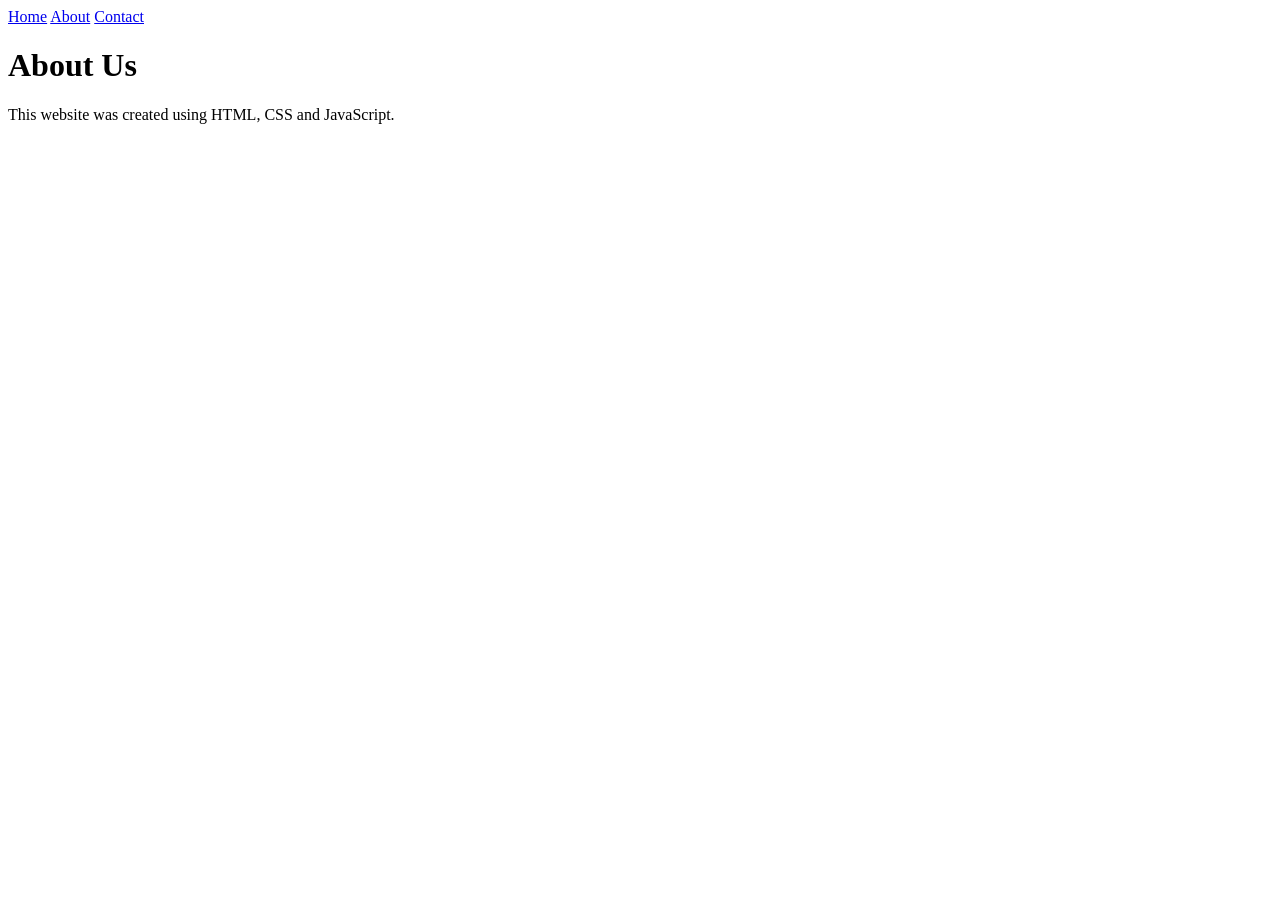
==== html/about.html @ c015706a "Activity" ====
<!DOCTYPE html>
<html>
<head>
    <title>About Page</title>
    <link rel="stylesheet" href="style.css">
</head>
<body>

<div class="navbar">
    <a href="index.html">Home</a>
    <a href="about.html">About</a>
    <a href="contact.html">Contact</a>
</div>

<div class="container">
    <h1>About Us</h1>
    <p>This website was created using HTML, CSS and JavaScript.</p>
</div>

<script src="script.js"></script>
</body>
</html>
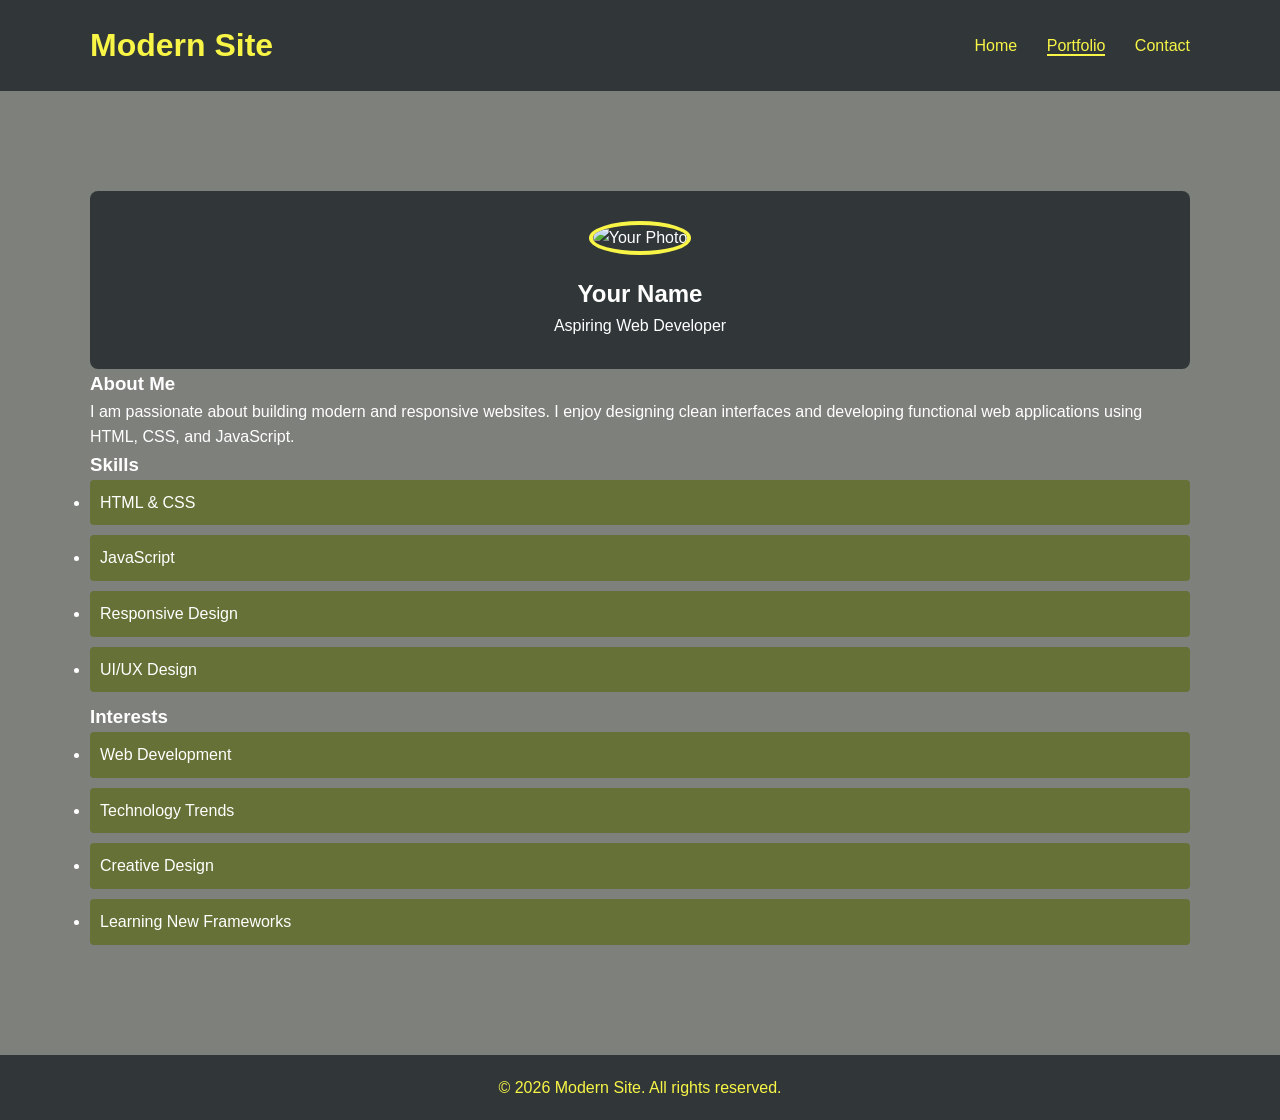
==== commit d384e8be: "Activity" ====
--- a/html/about.html
+++ b/html/about.html
@@ -1,22 +1,72 @@
 <!DOCTYPE html>
-<html>
+<html lang="en">
 <head>
-    <title>About Page</title>
-    <link rel="stylesheet" href="style.css">
+    <meta charset="UTF-8">
+    <title>Portfolio | Modern Site</title>
+    <meta name="viewport" content="width=device-width, initial-scale=1.0">
+    <link rel="stylesheet" href="../css/style.css">
 </head>
 <body>
 
-<div class="navbar">
-    <a href="index.html">Home</a>
-    <a href="about.html">About</a>
-    <a href="contact.html">Contact</a>
-</div>
+<header>
+    <div class="container nav-container">
+        <h1 class="logo">Modern Site</h1>
+        <nav>
+            <a href="index.html">Home</a>
+            <a href="about.html" class="active">Portfolio</a>
+            <a href="contact.html">Contact</a>
+        </nav>
+    </div>
+</header>
 
-<div class="container">
-    <h1>About Us</h1>
-    <p>This website was created using HTML, CSS and JavaScript.</p>
-</div>
+<section class="portfolio-section">
+    <div class="container portfolio-container">
 
-<script src="script.js"></script>
+        <div class="profile-card">
+            <img src="your-photo.jpg" alt="Your Photo">
+            <h2>Your Name</h2>
+            <p>Aspiring Web Developer</p>
+        </div>
+
+        <div class="portfolio-content">
+
+            <div class="portfolio-block">
+                <h3>About Me</h3>
+                <p>
+                    I am passionate about building modern and responsive websites.
+                    I enjoy designing clean interfaces and developing functional
+                    web applications using HTML, CSS, and JavaScript.
+                </p>
+            </div>
+
+            <div class="portfolio-block">
+                <h3>Skills</h3>
+                <ul class="skill-list">
+                    <li>HTML & CSS</li>
+                    <li>JavaScript</li>
+                    <li>Responsive Design</li>
+                    <li>UI/UX Design</li>
+                </ul>
+            </div>
+
+            <div class="portfolio-block">
+                <h3>Interests</h3>
+                <ul class="interest-list">
+                    <li>Web Development</li>
+                    <li>Technology Trends</li>
+                    <li>Creative Design</li>
+                    <li>Learning New Frameworks</li>
+                </ul>
+            </div>
+
+        </div>
+
+    </div>
+</section>
+
+<footer>
+    <p>© 2026 Modern Site. All rights reserved.</p>
+</footer>
+
 </body>
-</html>
+</html>
--- a/css/style.css
+++ b/css/style.css
@@ -0,0 +1,245 @@
+@font-face {
+    font-family: 'HarmonyOS Sans';
+    src: url('https://db.onlinewebfonts.com/t/8c3c07f5fda2b5bdb9d9e29056dd97ab.woff2') format('woff2');
+}
+
+* {
+    margin: 0;
+    padding: 0;
+    box-sizing: border-box;
+    font-family: 'HarmonyOS Sans', sans-serif;
+}
+
+body {
+    background-color: #A0AAA9;
+    color: #313739;
+    line-height: 1.6;
+}
+
+.container {
+    width: 90%;
+    max-width: 1100px;
+    margin: auto;
+}
+
+/* Header */
+
+header {
+    background-color: #313739;
+    padding: 20px 0;
+}
+
+.nav-container {
+    display: flex;
+    justify-content: space-between;
+    align-items: center;
+}
+
+.logo {
+    color: #F8F546;
+    font-weight: 600;
+}
+
+nav a {
+    color: #F8F546;
+    text-decoration: none;
+    margin-left: 25px;
+    font-weight: 500;
+    transition: 0.3s;
+}
+
+nav a:hover {
+    color: #657136;
+}
+
+nav a.active {
+    border-bottom: 2px solid #F8F546;
+}
+
+/* Hero Section */
+
+.hero {
+    background-color: #7E807C;
+    padding: 120px 0;
+    text-align: center;
+    color: #ffffff;
+}
+
+.hero h2 {
+    font-size: 2.8rem;
+    margin-bottom: 20px;
+}
+
+.hero p {
+    max-width: 600px;
+    margin: 0 auto 30px;
+}
+
+.hero-buttons {
+    display: flex;
+    justify-content: center;
+    gap: 20px;
+    flex-wrap: wrap;
+}
+
+.btn-primary {
+    background-color: #F8F546;
+    color: #313739;
+    padding: 12px 25px;
+    text-decoration: none;
+    font-weight: 600;
+    border-radius: 4px;
+    transition: 0.3s;
+}
+
+.btn-primary:hover {
+    background-color: #657136;
+    color: #fff;
+}
+
+.btn-secondary {
+    background-color: #313739;
+    color: #F8F546;
+    padding: 12px 25px;
+    text-decoration: none;
+    font-weight: 600;
+    border-radius: 4px;
+    transition: 0.3s;
+}
+
+.btn-secondary:hover {
+    background-color: #657136;
+    color: #fff;
+}
+
+/* Features Section */
+
+.features {
+    background-color: #A0AAA9;
+    padding: 100px 0;
+}
+
+.section-title {
+    text-align: center;
+    margin-bottom: 60px;
+    font-size: 2rem;
+}
+
+.feature-grid {
+    display: flex;
+    gap: 30px;
+    flex-wrap: wrap;
+}
+
+.feature-card {
+    background-color: #ffffff;
+    padding: 30px;
+    flex: 1;
+    min-width: 250px;
+    border-radius: 6px;
+    transition: 0.3s;
+}
+
+.feature-card:hover {
+    transform: translateY(-5px);
+}
+
+.feature-card h3 {
+    margin-bottom: 15px;
+    color: #657136;
+}
+
+/* Portfolio Page */
+
+.portfolio-section {
+    background-color: #7E807C;
+    color: #ffffff;
+    padding: 100px 0;
+}
+
+.profile-card {
+    background-color: #313739;
+    padding: 30px;
+    text-align: center;
+    border-radius: 8px;
+}
+
+.profile-card img {
+    width: 180px;
+    height: 180px;
+    border-radius: 50%;
+    object-fit: cover;
+    margin-bottom: 20px;
+    border: 4px solid #F8F546;
+}
+
+.skill-list li,
+.interest-list li {
+    background-color: #657136;
+    padding: 10px;
+    margin-bottom: 10px;
+    border-radius: 4px;
+    color: #fff;
+}
+
+/* Contact Page */
+
+.contact-section {
+    background-color: #7E807C;
+    padding: 100px 0;
+}
+
+form {
+    max-width: 500px;
+    margin: 30px auto;
+    display: flex;
+    flex-direction: column;
+}
+
+input, textarea {
+    padding: 12px;
+    margin-bottom: 15px;
+    border: none;
+    border-radius: 4px;
+    background-color: #A0AAA9;
+    color: #313739;
+}
+
+button {
+    background-color: #F8F546;
+    color: #313739;
+    padding: 12px;
+    border: none;
+    font-weight: 600;
+    border-radius: 4px;
+    cursor: pointer;
+    transition: 0.3s;
+}
+
+button:hover {
+    background-color: #657136;
+    color: #fff;
+}
+
+footer {
+    background-color: #313739;
+    color: #F8F546;
+    text-align: center;
+    padding: 20px 0;
+}
+
+/* Responsive */
+
+@media (max-width: 768px) {
+    .nav-container {
+        flex-direction: column;
+    }
+
+    .feature-grid {
+        flex-direction: column;
+    }
+
+    .hero h2 {
+        font-size: 2rem;
+    }
+}
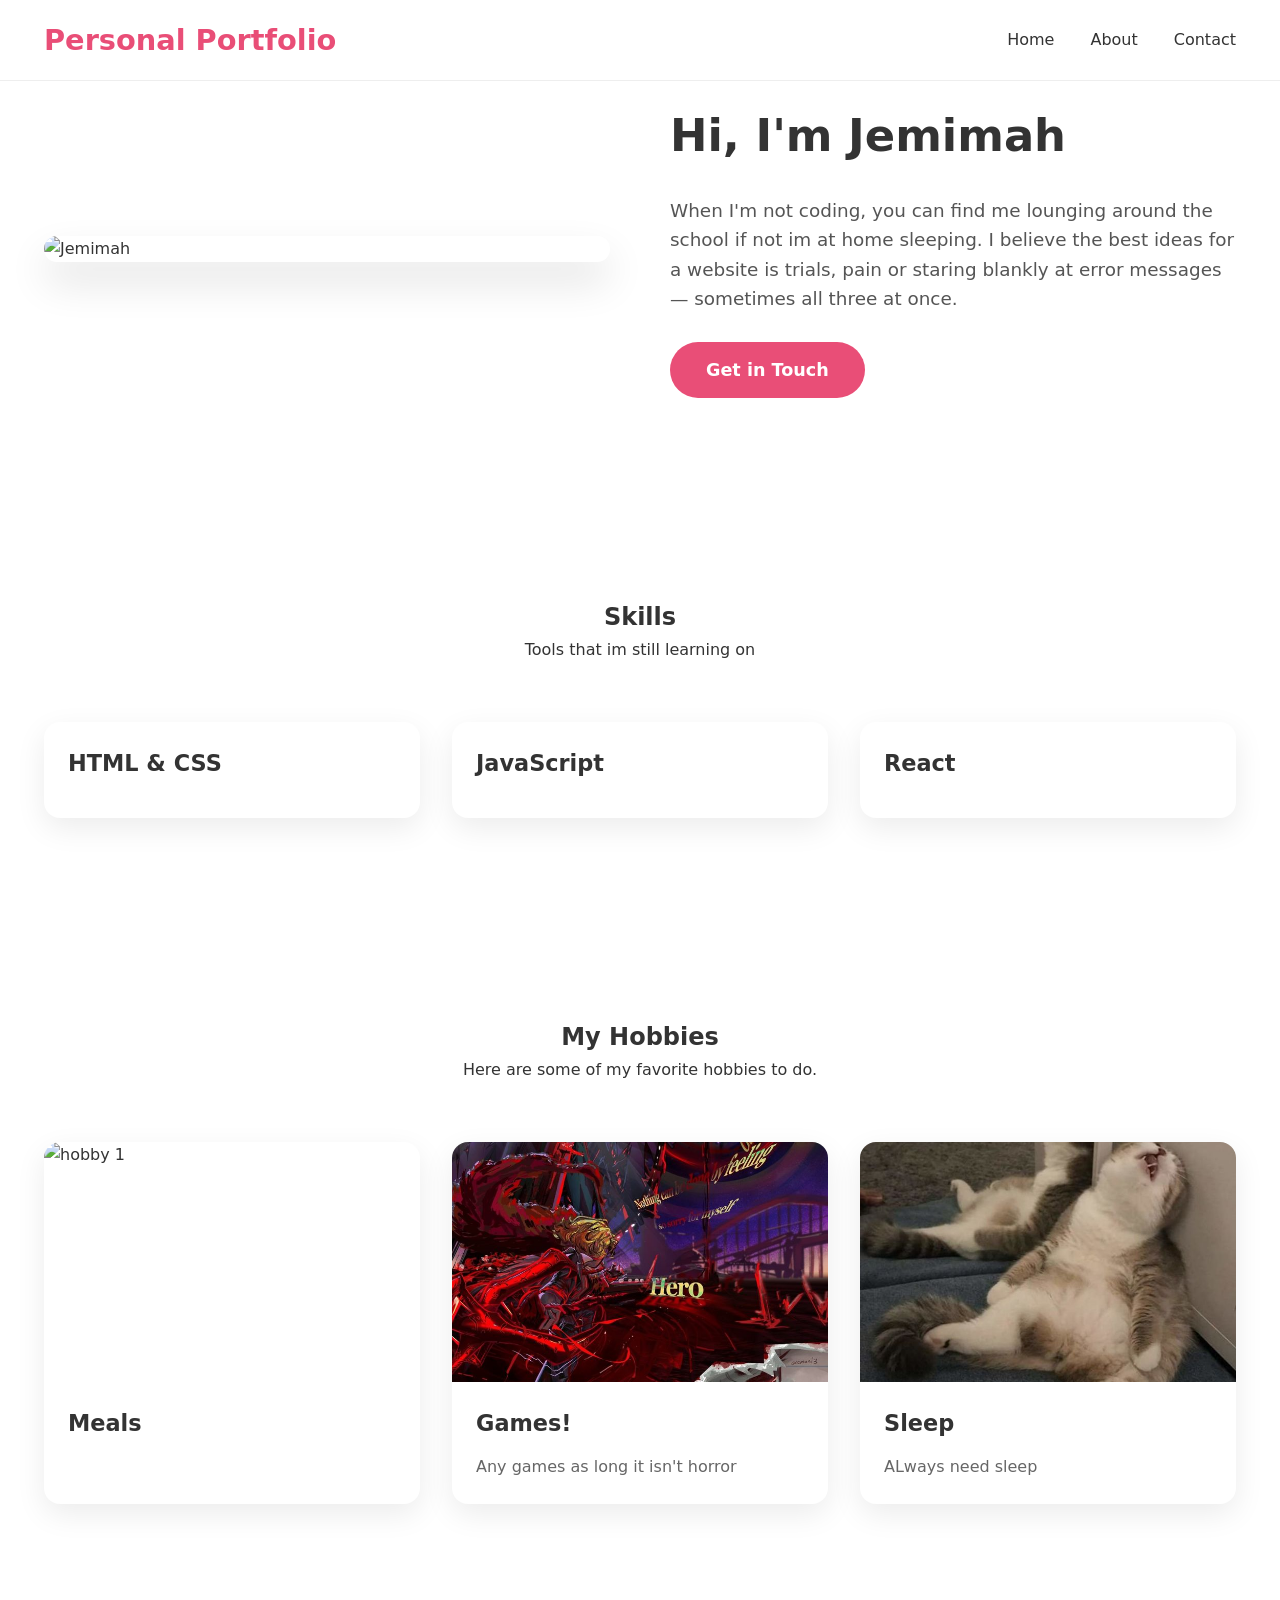
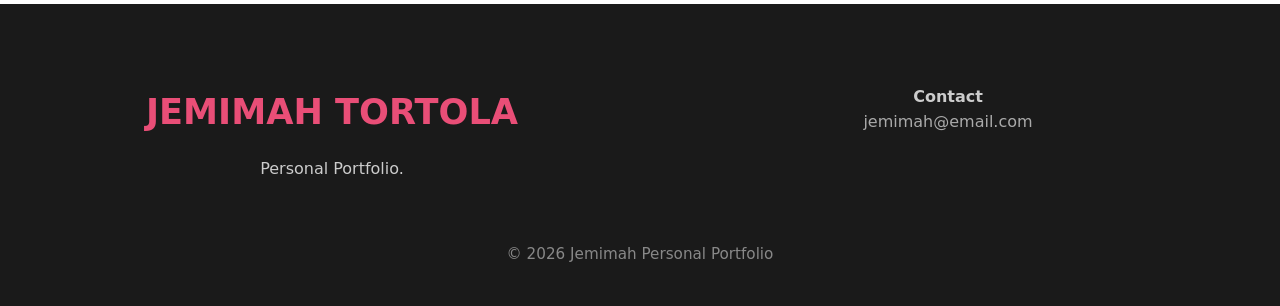
==== commit 921c5a81: "act3" ====
--- a/html/about.html
+++ b/html/about.html
@@ -1,72 +1,117 @@
 <!DOCTYPE html>
 <html lang="en">
 <head>
-    <meta charset="UTF-8">
-    <title>Portfolio | Modern Site</title>
-    <meta name="viewport" content="width=device-width, initial-scale=1.0">
-    <link rel="stylesheet" href="../css/style.css">
+  <meta charset="UTF-8" />
+  <meta name="viewport" content="width=device-width, initial-scale=1.0"/>
+  <title>About </title>
+  <link rel="stylesheet" href="../css/style.css">
+  <link rel="stylesheet" href="../css/about.css">
 </head>
 <body>
 
-<header>
-    <div class="container nav-container">
-        <h1 class="logo">Modern Site</h1>
-        <nav>
-            <a href="index.html">Home</a>
-            <a href="about.html" class="active">Portfolio</a>
-            <a href="contact.html">Contact</a>
-        </nav>
+  <header>
+    <div class="container">
+      <nav>
+        <div class="logo">Personal Portfolio</div>
+        <ul class="nav-links">
+          <li><a href="index.html">Home</a></li>
+          <li><a href="about.html">About</a></li>
+          <li><a href="contact.html">Contact</a></li>
+        </ul>
+      </nav>
     </div>
-</header>
+  </header>
 
-<section class="portfolio-section">
-    <div class="container portfolio-container">
+  <section class="section">
+    <div class="container">
+      <div class="split">
+        <img src="../images/photo.jpg" alt="Jemimah">
+        <div class="content">
+          <h2>Hi, I'm Jemimah</h2>
+          <p>When I'm not coding, you can find me lounging around the school if not im at home sleeping. I believe the best ideas for a website is trials, pain or staring blankly at error messages — sometimes all three at once.</p>
+          <a href="contact.html" class="btn">Get in Touch</a>
+        </div>
+      </div>
+    </div>
+  </section>
 
-        <div class="profile-card">
-            <img src="your-photo.jpg" alt="Your Photo">
-            <h2>Your Name</h2>
-            <p>Aspiring Web Developer</p>
+  <section class="section">
+    <div class="container">
+      <div style="text-align:center; max-width:700px; margin:0 auto 60px;">
+        <h2>Skills</h2>
+        <p>Tools that im still learning on</p>
+      </div>
+      <div class="cards">
+        <div class="card">
+          <div class="card-body">
+            <h3>HTML & CSS</h3>
+          </div>
         </div>
+        <div class="card">
+          <div class="card-body">
+            <h3>JavaScript</h3>
+          </div>
+        </div>
+        <div class="card">
+          <div class="card-body">
+            <h3>React</h3>
+          </div>
+        </div>
+      </div>
+    </div>
+  </section>
 
-        <div class="portfolio-content">
+    <section class="section" id="projects">
+    <div class="container">
+      <div style="text-align:center; max-width:800px; margin:0 auto 60px;">
+        <h2>My Hobbies</h2>
+        <p>Here are some of my favorite hobbies to do.</p>
+      </div>
 
-            <div class="portfolio-block">
-                <h3>About Me</h3>
-                <p>
-                    I am passionate about building modern and responsive websites.
-                    I enjoy designing clean interfaces and developing functional
-                    web applications using HTML, CSS, and JavaScript.
-                </p>
-            </div>
+      <div class="cards">
+        <div class="card">
+          <img src="../images/food.jpg" alt="hobby 1">
+          <div class="card-body">
+            <h3>Meals</h3>
+          </div>
+        </div>
+        <div class="card">
+          <img src="../images/games.jpg" alt="hobby 2">
+          <div class="card-body">
+            <h3>Games!</h3>
+            <p>Any games as long it isn't horror</p>
+          </div>
+        </div>
+        <div class="card">
+          <img src="../images/sleep.jpg" alt="hobby 3">
+          <div class="card-body">
+            <h3>Sleep</h3>
+            <p>ALways need sleep</p>
+          </div>
+        </div>
+      </div>
+    </div>
+  </section>
 
-            <div class="portfolio-block">
-                <h3>Skills</h3>
-                <ul class="skill-list">
-                    <li>HTML & CSS</li>
-                    <li>JavaScript</li>
-                    <li>Responsive Design</li>
-                    <li>UI/UX Design</li>
-                </ul>
-            </div>
+  <footer>
+    <div class="container">
+      <div class="footer-grid">
+        <div>
+          <div class="footer-logo">JEMIMAH TORTOLA</div>
+          <p>Personal Portfolio.</p>
+        </div>
+        <div>
+          <h4>Contact</h4>
+          <a href="contact.html">jemimah@email.com</a>
+        </div>
+      </div>
+      <div class="copyright">
+        © 2026 Jemimah Personal Portfolio
+      </div>
+    </div>
+  </footer>
 
-            <div class="portfolio-block">
-                <h3>Interests</h3>
-                <ul class="interest-list">
-                    <li>Web Development</li>
-                    <li>Technology Trends</li>
-                    <li>Creative Design</li>
-                    <li>Learning New Frameworks</li>
-                </ul>
-            </div>
-
-        </div>
-
-    </div>
-</section>
-
-<footer>
-    <p>© 2026 Modern Site. All rights reserved.</p>
-</footer>
+  <script src="script.js"></script>
 
 </body>
 </html>
--- a/css/style.css
+++ b/css/style.css
@@ -1,245 +1,239 @@
-@font-face {
-    font-family: 'HarmonyOS Sans';
-    src: url('https://db.onlinewebfonts.com/t/8c3c07f5fda2b5bdb9d9e29056dd97ab.woff2') format('woff2');
+:root {
+  --accent:   #e94e77;
+  --text:     #333;
+  --light:    #f9f9f9;
+  --dark:     #1a1a1a;
+  --card-bg:  white;
+  --shadow:   0 10px 30px rgba(0,0,0,0.08);
 }
 
 * {
-    margin: 0;
-    padding: 0;
-    box-sizing: border-box;
-    font-family: 'HarmonyOS Sans', sans-serif;
+  margin: 0;
+  padding: 0;
+  box-sizing: border-box;
 }
 
 body {
-    background-color: #A0AAA9;
-    color: #313739;
-    line-height: 1.6;
+  font-family: system-ui, -apple-system, sans-serif;
+  color: var(--text);
+  line-height: 1.6;
+  background: white;
 }
 
 .container {
-    width: 90%;
-    max-width: 1100px;
-    margin: auto;
-}
-
-/* Header */
+  width: 100%;
+  max-width: 1240px;
+  margin: 0 auto;
+  padding: 0 24px;
+}
 
 header {
-    background-color: #313739;
-    padding: 20px 0;
-}
-
-.nav-container {
-    display: flex;
-    justify-content: space-between;
-    align-items: center;
+  position: fixed;
+  top: 0;
+  width: 100%;
+  z-index: 1000;
+  background: rgba(255,255,255,0.92);
+  backdrop-filter: blur(12px);
+  border-bottom: 1px solid #eee;
+  transition: all 0.3s;
+}
+
+nav {
+  display: flex;
+  justify-content: space-between;
+  align-items: center;
+  height: 80px;
 }
 
 .logo {
-    color: #F8F546;
-    font-weight: 600;
-}
-
-nav a {
-    color: #F8F546;
-    text-decoration: none;
-    margin-left: 25px;
-    font-weight: 500;
-    transition: 0.3s;
-}
-
-nav a:hover {
-    color: #657136;
-}
-
-nav a.active {
-    border-bottom: 2px solid #F8F546;
-}
-
-/* Hero Section */
-
-.hero {
-    background-color: #7E807C;
-    padding: 120px 0;
-    text-align: center;
-    color: #ffffff;
-}
-
-.hero h2 {
-    font-size: 2.8rem;
-    margin-bottom: 20px;
-}
-
-.hero p {
-    max-width: 600px;
-    margin: 0 auto 30px;
-}
-
-.hero-buttons {
-    display: flex;
-    justify-content: center;
-    gap: 20px;
-    flex-wrap: wrap;
-}
-
-.btn-primary {
-    background-color: #F8F546;
-    color: #313739;
-    padding: 12px 25px;
-    text-decoration: none;
-    font-weight: 600;
-    border-radius: 4px;
-    transition: 0.3s;
-}
-
-.btn-primary:hover {
-    background-color: #657136;
-    color: #fff;
-}
-
-.btn-secondary {
-    background-color: #313739;
-    color: #F8F546;
-    padding: 12px 25px;
-    text-decoration: none;
-    font-weight: 600;
-    border-radius: 4px;
-    transition: 0.3s;
-}
-
-.btn-secondary:hover {
-    background-color: #657136;
-    color: #fff;
-}
-
-/* Features Section */
-
-.features {
-    background-color: #A0AAA9;
-    padding: 100px 0;
-}
-
-.section-title {
-    text-align: center;
-    margin-bottom: 60px;
-    font-size: 2rem;
-}
-
-.feature-grid {
-    display: flex;
-    gap: 30px;
-    flex-wrap: wrap;
-}
-
-.feature-card {
-    background-color: #ffffff;
+  font-size: 1.8rem;
+  font-weight: 800;
+  color: var(--accent);
+}
+
+.nav-links {
+  display: flex;
+  gap: 36px;
+  list-style: none;
+}
+
+.nav-links a {
+  color: var(--text);
+  text-decoration: none;
+  font-weight: 500;
+  transition: color 0.2s;
+}
+
+.nav-links a:hover {
+  color: var(--accent);
+}
+
+.menu-toggle {
+  display: none;
+  font-size: 1.8rem;
+  cursor: pointer;
+  color: var(--text);
+}
+
+
+
+.btn {
+  display: inline-block;
+  background: var(--accent);
+  color: white;
+  padding: 14px 36px;
+  border-radius: 50px;
+  text-decoration: none;
+  font-weight: 600;
+  font-size: 1.1rem;
+  transition: all 0.25s;
+}
+
+.btn:hover {
+  background: #d43f6a;
+  transform: translateY(-3px);
+}
+
+.section {
+  padding: 100px 0;
+}
+
+.cards {
+  display: grid;
+  grid-template-columns: repeat(auto-fit, minmax(320px, 1fr));
+  gap: 32px;
+  margin-top: 40px;
+}
+
+.card-link {
+  text-decoration: none;
+  color: inherit;
+  display: block;
+  height: 100%;
+}
+
+.card {
+  background: var(--card-bg);
+  border-radius: 16px;
+  overflow: hidden;
+  box-shadow: var(--shadow);
+  transition: transform 0.3s ease, box-shadow 0.3s ease, 0.3s;
+  height: 100%;
+  display: flex;
+  flex-direction: column;
+}
+
+.card:hover {
+  transform: translateY(-12px);
+  box-shadow: 0 20px 50px rgba(0,0,0,0.14);
+  background: #fffaf5;
+}
+
+.card img {
+  width: 100%;
+  height: 240px;
+  object-fit: cover;
+  object-position: center;
+}
+
+.card-body {
+  padding: 24px;
+  flex-grow: 1;
+  display: flex;
+  flex-direction: column;
+}
+
+.card h3 {
+  font-size: 1.4rem;
+  margin-bottom: 12px;
+  color: var(--text);
+  transition: color 0.3s;
+}
+
+.card:hover h3 {
+  color: var(--accent);
+}
+
+.card p {
+  color: #666;
+  font-size: 1rem;
+  flex-grow: 1;
+}
+
+footer {
+  background: var(--dark);
+  color: #ccc;
+  padding: 80px 0 40px;
+  text-align: center;
+}
+
+.footer-grid {
+  display: grid;
+  grid-template-columns: repeat(auto-fit, minmax(200px, 1fr));
+  gap: 40px;
+  margin-bottom: 60px;
+}
+
+.footer-logo {
+  font-size: 2.2rem;
+  font-weight: 800;
+  color: var(--accent);
+  margin-bottom: 1rem;
+}
+
+footer a {
+  color: #aaa;
+  text-decoration: none;
+  display: block;
+  margin-bottom: 0.8rem;
+}
+
+footer a:hover {
+  color: white;
+}
+
+.copyright {
+  margin-top: 40px;
+  font-size: 0.95rem;
+  color: #888;
+}
+
+@media (max-width: 820px) {
+  .menu-toggle { display: block; }
+  .nav-links {
+    position: absolute;
+    top: 80px; left: 0; right: 0;
+    background: white;
+    flex-direction: column;
     padding: 30px;
-    flex: 1;
-    min-width: 250px;
-    border-radius: 6px;
-    transition: 0.3s;
-}
-
-.feature-card:hover {
-    transform: translateY(-5px);
-}
-
-.feature-card h3 {
-    margin-bottom: 15px;
-    color: #657136;
-}
-
-/* Portfolio Page */
-
-.portfolio-section {
-    background-color: #7E807C;
-    color: #ffffff;
-    padding: 100px 0;
-}
-
-.profile-card {
-    background-color: #313739;
-    padding: 30px;
-    text-align: center;
-    border-radius: 8px;
-}
-
-.profile-card img {
-    width: 180px;
-    height: 180px;
-    border-radius: 50%;
-    object-fit: cover;
-    margin-bottom: 20px;
-    border: 4px solid #F8F546;
-}
-
-.skill-list li,
-.interest-list li {
-    background-color: #657136;
-    padding: 10px;
-    margin-bottom: 10px;
-    border-radius: 4px;
-    color: #fff;
-}
-
-/* Contact Page */
-
-.contact-section {
-    background-color: #7E807C;
-    padding: 100px 0;
-}
-
-form {
-    max-width: 500px;
-    margin: 30px auto;
-    display: flex;
-    flex-direction: column;
-}
-
-input, textarea {
-    padding: 12px;
-    margin-bottom: 15px;
-    border: none;
-    border-radius: 4px;
-    background-color: #A0AAA9;
-    color: #313739;
-}
-
-button {
-    background-color: #F8F546;
-    color: #313739;
-    padding: 12px;
-    border: none;
-    font-weight: 600;
-    border-radius: 4px;
-    cursor: pointer;
-    transition: 0.3s;
-}
-
-button:hover {
-    background-color: #657136;
-    color: #fff;
-}
-
-footer {
-    background-color: #313739;
-    color: #F8F546;
-    text-align: center;
-    padding: 20px 0;
-}
-
-/* Responsive */
-
-@media (max-width: 768px) {
-    .nav-container {
-        flex-direction: column;
-    }
-
-    .feature-grid {
-        flex-direction: column;
-    }
-
-    .hero h2 {
-        font-size: 2rem;
-    }
-}+    gap: 24px;
+    transform: translateY(-100%);
+    opacity: 0;
+    transition: all 0.4s ease;
+    box-shadow: 0 10px 20px rgba(0,0,0,0.1);
+  }
+  .nav-links.active {
+    transform: translateY(0);
+    opacity: 1;
+  }
+}
+
+@media (min-width: 1200px) {
+  .cards {
+    grid-template-columns: repeat(3, 1fr);
+  }
+
+  .hero {
+  background-image: 
+    linear-gradient(rgba(253, 242, 248, 0.75), rgba(253, 242, 248, 0.65)),
+    url("../images/picture.jpg");
+  background-size: cover;
+  background-position: center;
+  background-repeat: no-repeat;
+  padding: 160px 0 140px;          
+  text-align: center;
+  position: relative;
+}
+
+}
+
--- a/css/about.css
+++ b/css/about.css
@@ -0,0 +1,32 @@
+.split {
+  display: grid;
+  grid-template-columns: 1fr 1fr;
+  gap: 60px;
+  align-items: center;
+}
+
+.split img {
+  width: 100%;
+  height: auto;
+  border-radius: 16px;
+  box-shadow: 0 20px 40px rgba(0,0,0,0.12);
+}
+
+.content h2 {
+  font-size: 2.8rem;
+  margin-bottom: 1.5rem;
+}
+
+.content p {
+  font-size: 1.15rem;
+  margin-bottom: 1.8rem;
+  color: #555;
+}
+
+@media (max-width: 820px) {
+  .split {
+    grid-template-columns: 1fr;
+    gap: 40px;
+    text-align: center;
+  }
+}
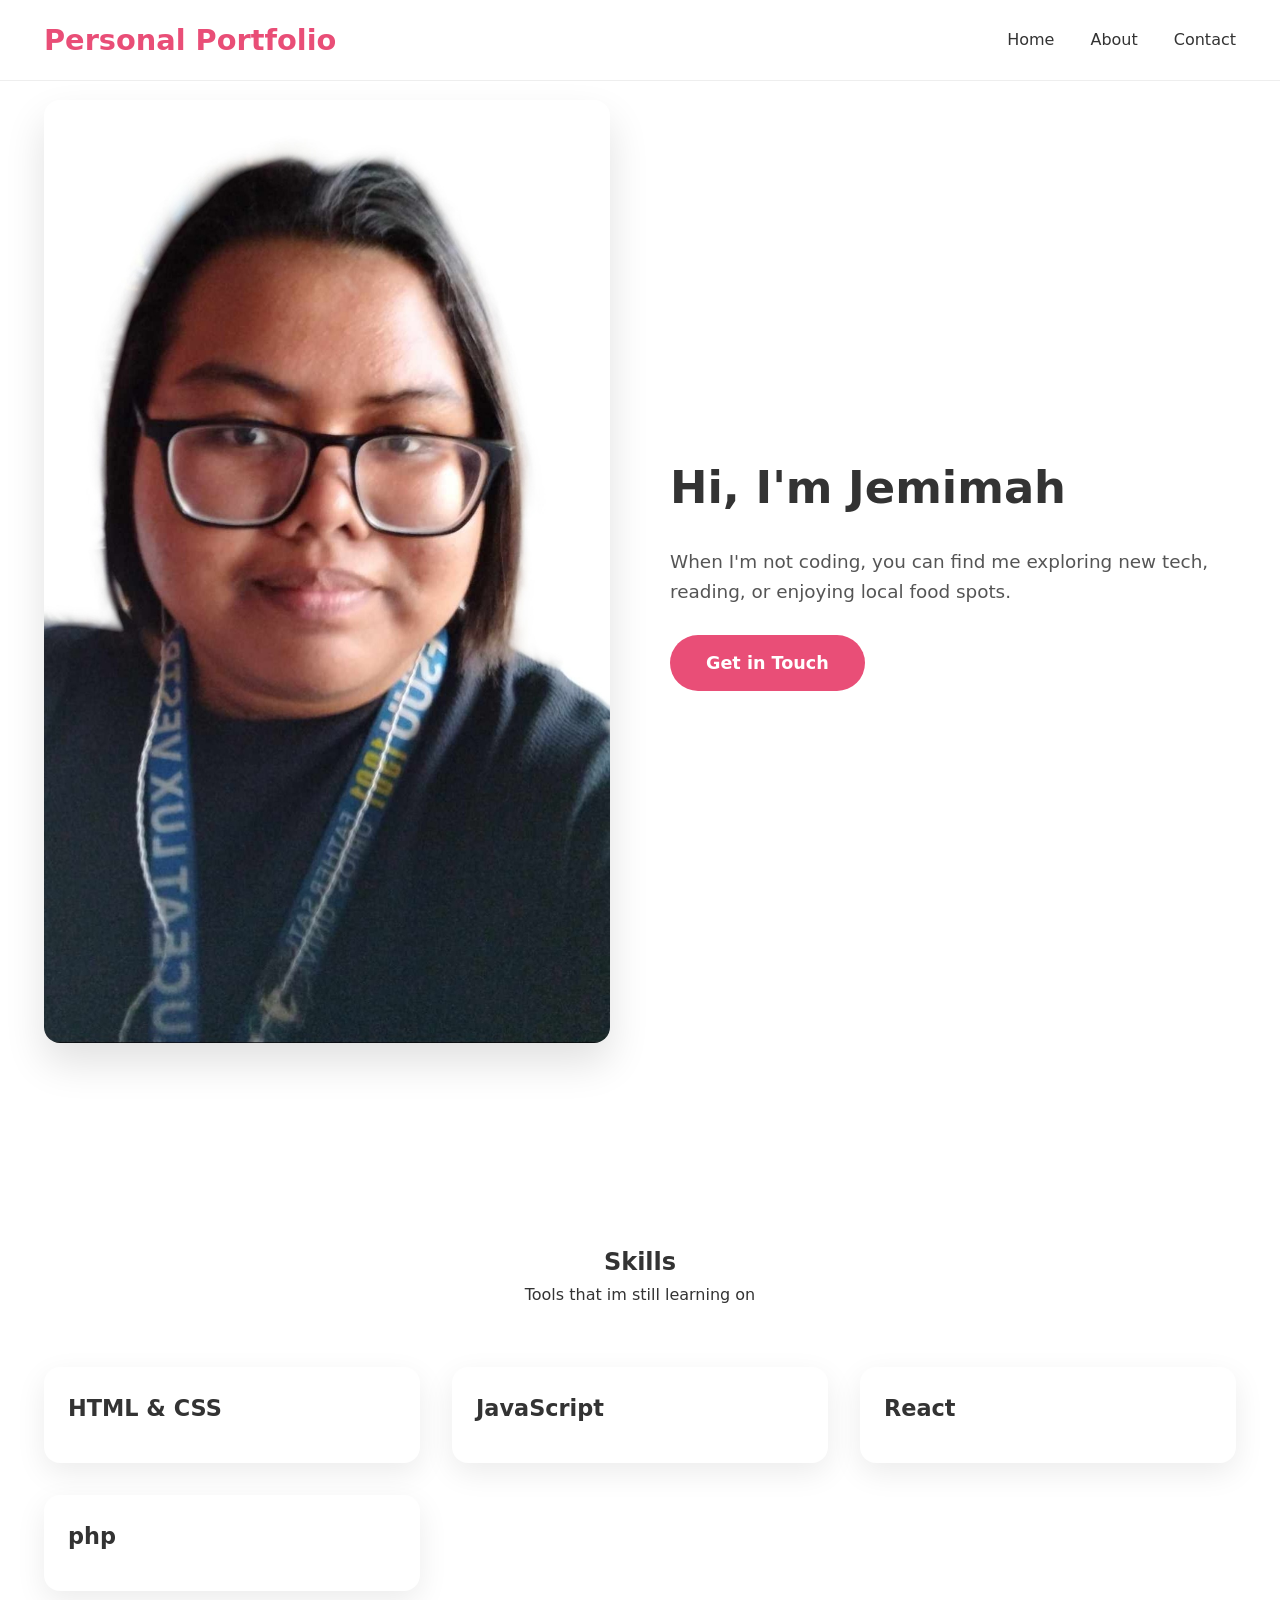
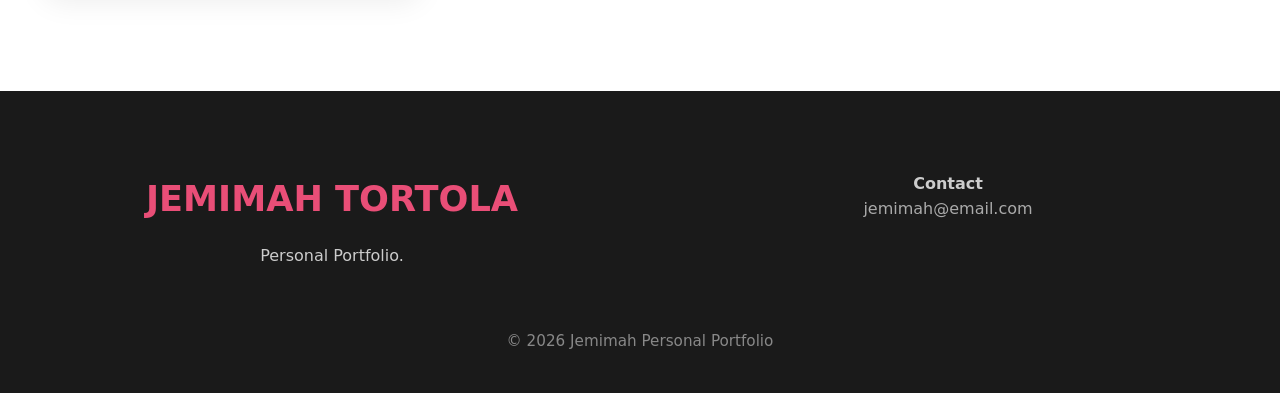
==== commit 42bcc30e: "act3" ====
--- a/html/about.html
+++ b/html/about.html
@@ -5,7 +5,6 @@
   <meta name="viewport" content="width=device-width, initial-scale=1.0"/>
   <title>About </title>
   <link rel="stylesheet" href="../css/style.css">
-  <link rel="stylesheet" href="../css/about.css">
 </head>
 <body>
 
@@ -28,7 +27,7 @@
         <img src="../images/photo.jpg" alt="Jemimah">
         <div class="content">
           <h2>Hi, I'm Jemimah</h2>
-          <p>When I'm not coding, you can find me lounging around the school if not im at home sleeping. I believe the best ideas for a website is trials, pain or staring blankly at error messages — sometimes all three at once.</p>
+          <p>When I'm not coding, you can find me exploring new tech, reading, or enjoying local food spots.</p>
           <a href="contact.html" class="btn">Get in Touch</a>
         </div>
       </div>
@@ -57,36 +56,9 @@
             <h3>React</h3>
           </div>
         </div>
-      </div>
-    </div>
-  </section>
-
-    <section class="section" id="projects">
-    <div class="container">
-      <div style="text-align:center; max-width:800px; margin:0 auto 60px;">
-        <h2>My Hobbies</h2>
-        <p>Here are some of my favorite hobbies to do.</p>
-      </div>
-
-      <div class="cards">
         <div class="card">
-          <img src="../images/food.jpg" alt="hobby 1">
           <div class="card-body">
-            <h3>Meals</h3>
-          </div>
-        </div>
-        <div class="card">
-          <img src="../images/games.jpg" alt="hobby 2">
-          <div class="card-body">
-            <h3>Games!</h3>
-            <p>Any games as long it isn't horror</p>
-          </div>
-        </div>
-        <div class="card">
-          <img src="../images/sleep.jpg" alt="hobby 3">
-          <div class="card-body">
-            <h3>Sleep</h3>
-            <p>ALways need sleep</p>
+            <h3>php</h3>
           </div>
         </div>
       </div>
--- a/css/style.css
+++ b/css/style.css
@@ -1,10 +1,9 @@
 :root {
+  --bg-hero: #fdf2f8;
   --accent:   #e94e77;
   --text:     #333;
   --light:    #f9f9f9;
   --dark:     #1a1a1a;
-  --card-bg:  white;
-  --shadow:   0 10px 30px rgba(0,0,0,0.08);
 }
 
 * {
@@ -75,7 +74,26 @@
   color: var(--text);
 }
 
-
+.hero {
+  background: var(--bg-hero);
+  padding: 160px 0 100px;
+  text-align: center;
+}
+
+.hero h1 {
+  font-size: clamp(2.8rem, 7vw, 5rem);
+  line-height: 1.1;
+  margin-bottom: 1.2rem;
+  font-weight: 700;
+  color: #222;
+}
+
+.hero p {
+  font-size: 1.3rem;
+  max-width: 680px;
+  margin: 0 auto 2.5rem;
+  color: #555;
+}
 
 .btn {
   display: inline-block;
@@ -98,6 +116,49 @@
   padding: 100px 0;
 }
 
+.split {
+  display: grid;
+  grid-template-columns: 1fr 1fr;
+  gap: 60px;
+  align-items: center;
+}
+
+.split img {
+  width: 100%;
+  height: auto;
+  border-radius: 16px;
+  box-shadow: 0 20px 40px rgba(0,0,0,0.12);
+}
+
+.content h2 {
+  font-size: 2.8rem;
+  margin-bottom: 1.5rem;
+}
+
+.content p {
+  font-size: 1.15rem;
+  margin-bottom: 1.8rem;
+  color: #555;
+}
+
+form input, form textarea {
+  width: 100%;
+  padding: 14px;
+  margin-bottom: 16px;
+  border: 1px solid #ddd;
+  border-radius: 8px;
+  font-size: 1rem;
+}
+
+form textarea {
+  resize: vertical;
+}
+
+form button {
+  cursor: pointer;
+  border: none;
+}
+
 .cards {
   display: grid;
   grid-template-columns: repeat(auto-fit, minmax(320px, 1fr));
@@ -105,59 +166,37 @@
   margin-top: 40px;
 }
 
-.card-link {
-  text-decoration: none;
-  color: inherit;
-  display: block;
-  height: 100%;
-}
-
 .card {
-  background: var(--card-bg);
+  background: white;
   border-radius: 16px;
   overflow: hidden;
-  box-shadow: var(--shadow);
-  transition: transform 0.3s ease, box-shadow 0.3s ease, 0.3s;
-  height: 100%;
-  display: flex;
-  flex-direction: column;
+  box-shadow: 0 10px 30px rgba(0,0,0,0.08);
+  transition: transform 0.3s, box-shadow 0.3s;
 }
 
 .card:hover {
   transform: translateY(-12px);
   box-shadow: 0 20px 50px rgba(0,0,0,0.14);
-  background: #fffaf5;
 }
 
 .card img {
   width: 100%;
-  height: 240px;
+  height: 220px;
   object-fit: cover;
-  object-position: center;
 }
 
 .card-body {
   padding: 24px;
-  flex-grow: 1;
-  display: flex;
-  flex-direction: column;
 }
 
 .card h3 {
   font-size: 1.4rem;
   margin-bottom: 12px;
-  color: var(--text);
-  transition: color 0.3s;
-}
-
-.card:hover h3 {
-  color: var(--accent);
 }
 
 .card p {
   color: #666;
   font-size: 1rem;
-  flex-grow: 1;
 }
 
 footer {
@@ -190,6 +229,20 @@
 
 footer a:hover {
   color: white;
+}
+
+.socials {
+  font-size: 1.8rem;
+  margin-top: 1.5rem;
+}
+
+.socials a {
+  margin: 0 14px;
+  color: #aaa;
+}
+
+.socials a:hover {
+  color: var(--accent);
 }
 
 .copyright {
@@ -209,31 +262,17 @@
     gap: 24px;
     transform: translateY(-100%);
     opacity: 0;
-    transition: all 0.4s ease;
+    transition: all 0.4s;
     box-shadow: 0 10px 20px rgba(0,0,0,0.1);
   }
   .nav-links.active {
     transform: translateY(0);
     opacity: 1;
   }
-}
-
-@media (min-width: 1200px) {
-  .cards {
-    grid-template-columns: repeat(3, 1fr);
+  .split {
+    grid-template-columns: 1fr;
+    gap: 40px;
+    text-align: center;
   }
-
-  .hero {
-  background-image: 
-    linear-gradient(rgba(253, 242, 248, 0.75), rgba(253, 242, 248, 0.65)),
-    url("../images/picture.jpg");
-  background-size: cover;
-  background-position: center;
-  background-repeat: no-repeat;
-  padding: 160px 0 140px;          
-  text-align: center;
-  position: relative;
-}
-
-}
-
+  .hero h1 { font-size: clamp(2.6rem, 9vw, 4rem); }
+}
